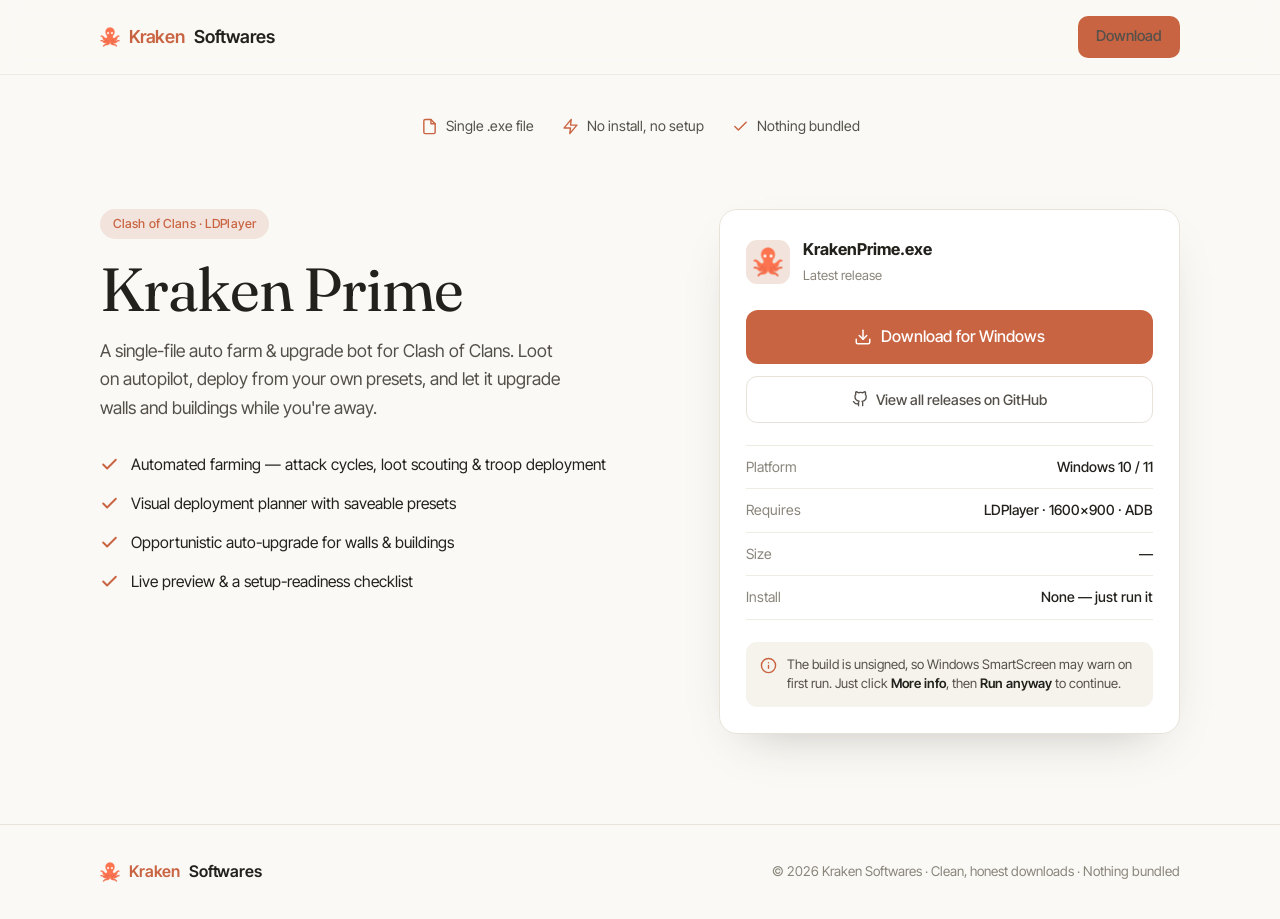
==== index.html @ 086e2771 "Landing Page" ====
<!DOCTYPE html>
<html lang="en">
<head>
  <meta charset="UTF-8" />
  <meta name="viewport" content="width=device-width, initial-scale=1.0" />
  <title>Kraken Prime — Clash of Clans auto farm & upgrade bot</title>
  <meta name="description" content="Kraken Prime is a single-file Clash of Clans farming bot for LDPlayer. No install, no setup — download KrakenPrime.exe and run it. Straight from GitHub, nothing bundled." />
  <link rel="icon" href="assets/icon.ico" />

  <link rel="preconnect" href="https://fonts.googleapis.com" />
  <link rel="preconnect" href="https://fonts.gstatic.com" crossorigin />
  <link href="https://fonts.googleapis.com/css2?family=Fraunces:opsz,wght@9..144,400;9..144,500&family=Inter+Tight:wght@400;500;600&display=swap" rel="stylesheet" />
  <link rel="stylesheet" href="styles.css" />
</head>
<body>

  <!-- NAV -->
  <nav>
    <div class="wrap nav-inner">
      <a href="#" class="brand">
        <img class="mark" src="assets/icon.ico" alt="Kraken Softwares logo" />
        <span>Kraken</span><b>Softwares</b>
      </a>
      <div class="nav-links">
        <a href="#download" class="nav-cta">Download</a>
      </div>
    </div>
  </nav>

  <!-- TRUST ROW -->
  <div class="wrap trust">
    <span><svg viewBox="0 0 24 24" fill="none" stroke="currentColor" stroke-width="2" stroke-linecap="round" stroke-linejoin="round"><path d="M14 2H6a2 2 0 0 0-2 2v16a2 2 0 0 0 2 2h12a2 2 0 0 0 2-2V8z"/><path d="M14 2v6h6"/></svg>Single .exe file</span>
    <span><svg viewBox="0 0 24 24" fill="none" stroke="currentColor" stroke-width="2" stroke-linecap="round" stroke-linejoin="round"><path d="M13 2 3 14h9l-1 8 10-12h-9z"/></svg>No install, no setup</span>
    <span><svg viewBox="0 0 24 24" fill="none" stroke="currentColor" stroke-width="2" stroke-linecap="round" stroke-linejoin="round"><path d="M20 6 9 17l-5-5"/></svg>Nothing bundled</span>
  </div>

  <!-- PRODUCT -->
  <section id="download">
    <div class="wrap product">
      <div class="product-info">
        <span class="pill">Clash of Clans · LDPlayer</span>
        <h1>Kraken Prime</h1>
        <p class="lead">A single-file auto farm &amp; upgrade bot for Clash of Clans. Loot on autopilot, deploy from your own presets, and let it upgrade walls and buildings while you're away.</p>

        <ul class="feature-list">
          <li><svg viewBox="0 0 24 24" fill="none" stroke="currentColor" stroke-width="2.4" stroke-linecap="round" stroke-linejoin="round"><path d="M20 6 9 17l-5-5"/></svg>Automated farming — attack cycles, loot scouting &amp; troop deployment</li>
          <li><svg viewBox="0 0 24 24" fill="none" stroke="currentColor" stroke-width="2.4" stroke-linecap="round" stroke-linejoin="round"><path d="M20 6 9 17l-5-5"/></svg>Visual deployment planner with saveable presets</li>
          <li><svg viewBox="0 0 24 24" fill="none" stroke="currentColor" stroke-width="2.4" stroke-linecap="round" stroke-linejoin="round"><path d="M20 6 9 17l-5-5"/></svg>Opportunistic auto-upgrade for walls &amp; buildings</li>
          <li><svg viewBox="0 0 24 24" fill="none" stroke="currentColor" stroke-width="2.4" stroke-linecap="round" stroke-linejoin="round"><path d="M20 6 9 17l-5-5"/></svg>Live preview &amp; a setup-readiness checklist</li>
        </ul>
      </div>

      <!-- Download panel -->
      <aside class="dl-panel">
        <div class="dl-head">
          <img class="dl-logo" src="assets/icon.ico" alt="Kraken Prime" />
          <div>
            <b>KrakenPrime.exe</b>
            <small id="dlVersion">Latest release</small>
          </div>
        </div>

        <a class="btn btn-primary dl-main" id="dlBtn" href="https://github.com/syskraken/symetrical-barnacles/releases/latest/download/KrakenPrime.exe">
          <svg viewBox="0 0 24 24" fill="none" stroke="currentColor" stroke-width="2" stroke-linecap="round" stroke-linejoin="round"><path d="M21 15v4a2 2 0 0 1-2 2H5a2 2 0 0 1-2-2v-4"/><polyline points="7 10 12 15 17 10"/><line x1="12" y1="15" x2="12" y2="3"/></svg>
          Download for Windows
        </a>
        <a class="dl-alt" href="https://github.com/syskraken/symetrical-barnacles/releases" target="_blank" rel="noopener">
          <svg viewBox="0 0 24 24" fill="none" stroke="currentColor" stroke-width="2" stroke-linecap="round" stroke-linejoin="round"><path d="M9 19c-5 1.5-5-2.5-7-3m14 6v-3.9a3.4 3.4 0 0 0-.9-2.6c3-.3 6.2-1.5 6.2-6.7A5.2 5.2 0 0 0 20 4.8a4.8 4.8 0 0 0-.1-3.6s-1.1-.3-3.7 1.4a12.6 12.6 0 0 0-6.6 0C7 .9 5.9 1.2 5.9 1.2A4.8 4.8 0 0 0 5.8 4.8 5.2 5.2 0 0 0 4.5 8.4c0 5.2 3.2 6.4 6.2 6.7a3.4 3.4 0 0 0-.9 2.6V22"/></svg>
          View all releases on GitHub
        </a>

        <dl class="dl-specs">
          <div><dt>Platform</dt><dd>Windows 10 / 11</dd></div>
          <div><dt>Requires</dt><dd>LDPlayer · 1600×900 · ADB</dd></div>
          <div><dt>Size</dt><dd id="dlSize">—</dd></div>
          <div><dt>Install</dt><dd>None — just run it</dd></div>
        </dl>

        <p class="dl-note">
          <svg viewBox="0 0 24 24" fill="none" stroke="currentColor" stroke-width="2" stroke-linecap="round" stroke-linejoin="round"><circle cx="12" cy="12" r="10"/><path d="M12 16v-4M12 8h.01"/></svg>
          <span>The build is unsigned, so Windows SmartScreen may warn on first run. Just click <b>More info</b>, then <b>Run anyway</b> to continue.</span>
        </p>
      </aside>
    </div>
  </section>

  <!-- FOOTER -->
  <footer>
    <div class="wrap foot-inner">
      <a href="#" class="brand">
        <img class="mark" src="assets/icon.ico" alt="Kraken Softwares logo" />
        <span>Kraken</span><b>Softwares</b>
      </a>
      <p>© 2026 Kraken Softwares · Clean, honest downloads · Nothing bundled</p>
    </div>
  </footer>

  <script src="script.js"></script>
</body>
</html>
---- styles.css ----
:root {
  --bg:        #faf9f5;   /* warm cream */
  --surface:   #ffffff;
  --raise:     #f5f3ec;
  --ink:       #23211c;
  --ink-soft:  #55514a;
  --ink-faint: #8a857b;
  --accent:    #c96442;   /* clay / coral */
  --accent-soft:#f2e4dd;
  --line:      #e7e3d9;
  --line-soft: #efece4;

  --font-display: 'Fraunces', Georgia, serif;
  --font-body:    'Inter Tight', system-ui, sans-serif;
  --ease: cubic-bezier(0.22, 1, 0.36, 1);
}

* { margin: 0; padding: 0; box-sizing: border-box; }
html { scroll-behavior: smooth; }
body {
  background: var(--bg);
  color: var(--ink);
  font-family: var(--font-body);
  line-height: 1.6;
  -webkit-font-smoothing: antialiased;
}
a { color: inherit; text-decoration: none; }
::selection { background: var(--accent-soft); }

.wrap { width: min(1080px, 90vw); margin-inline: auto; }

/* ---------- Nav ---------- */
nav {
  position: sticky; top: 0; z-index: 50;
  background: rgba(250,249,245,0.82);
  backdrop-filter: blur(10px);
  border-bottom: 1px solid var(--line-soft);
}
.nav-inner { display: flex; align-items: center; justify-content: space-between; padding: 16px 0; }
.brand { display: flex; align-items: center; gap: 9px; font-weight: 600; font-size: 1.12rem; letter-spacing: -0.01em; }
.brand .mark { width: 20px; height: 20px; object-fit: contain; }
.brand b { font-weight: 600; }
.brand span { color: var(--accent); }
.nav-links { display: flex; align-items: center; gap: 30px; }
.nav-links a { color: var(--ink-soft); font-size: .93rem; font-weight: 500; transition: color .2s; }
.nav-links a:hover { color: var(--ink); }
.nav-cta {
  font-weight: 500; font-size: .9rem; padding: 9px 18px; border-radius: 10px;
  color: #fff; background: var(--accent);
  transition: background .2s, transform .2s var(--ease);
}
.nav-cta:hover { background: #b5563a; transform: translateY(-1px); }
@media (max-width: 720px){ .nav-links a:not(.nav-cta){ display:none; } }

/* ---------- Buttons ---------- */
.btn {
  display: inline-flex; align-items: center; justify-content: center; gap: 9px; font-family: var(--font-body);
  font-weight: 500; font-size: 1rem; padding: 13px 24px; border-radius: 12px; cursor: pointer;
  border: 1px solid transparent; transition: background .2s, border-color .2s, transform .2s var(--ease);
}
.btn svg { width: 18px; height: 18px; }
.btn-primary { background: var(--accent); color: #fff; }
.btn-primary:hover { background: #b5563a; transform: translateY(-2px); }

/* ---------- Trust row ---------- */
.trust { display: flex; justify-content: center; flex-wrap: wrap; gap: 12px 28px; padding: 40px 0 8px; }
.trust span { display: inline-flex; align-items: center; gap: 8px; font-size: .88rem; color: var(--ink-soft); }
.trust svg { width: 17px; height: 17px; color: var(--accent); }

/* ---------- Product ---------- */
section { padding: 64px 0 90px; }
.product { display: grid; grid-template-columns: 1.1fr 0.9fr; gap: 56px; align-items: start; }
@media (max-width: 860px){ .product { grid-template-columns: 1fr; gap: 40px; } }

.pill {
  display: inline-block; font-size: .78rem; font-weight: 500; letter-spacing: .01em;
  color: var(--accent); background: var(--accent-soft);
  padding: 5px 13px; border-radius: 999px; margin-bottom: 20px;
}
.product-info h1 {
  font-family: var(--font-display); font-weight: 400;
  font-size: clamp(2.6rem, 5.5vw, 3.8rem); line-height: 1.02; letter-spacing: -0.02em;
  margin-bottom: 16px;
}
.lead { font-size: 1.1rem; color: var(--ink-soft); max-width: 46ch; margin-bottom: 30px; }

.feature-list { list-style: none; display: grid; gap: 14px; }
.feature-list li { display: flex; gap: 12px; font-size: .98rem; color: var(--ink); }
.feature-list svg { width: 19px; height: 19px; color: var(--accent); flex-shrink: 0; margin-top: 3px; }

/* ---------- Download panel ---------- */
.dl-panel {
  background: var(--surface); border: 1px solid var(--line); border-radius: 18px;
  padding: 26px; box-shadow: 0 20px 50px -28px rgba(60,50,40,0.35);
  position: sticky; top: 92px;
}
.dl-head { display: flex; align-items: center; gap: 13px; margin-bottom: 22px; }
.dl-logo { width: 44px; height: 44px; object-fit: contain; border-radius: 11px; background: var(--accent-soft); padding: 7px; }
.dl-head b { display: block; font-size: 1.02rem; }
.dl-head small { color: var(--ink-faint); font-size: .82rem; }

.dl-main { width: 100%; }
.dl-alt {
  display: inline-flex; align-items: center; justify-content: center; gap: 8px; width: 100%;
  margin-top: 12px; padding: 11px; border-radius: 11px; font-size: .9rem; font-weight: 500;
  color: var(--ink-soft); border: 1px solid var(--line); transition: border-color .2s, color .2s;
}
.dl-alt svg { width: 16px; height: 16px; }
.dl-alt:hover { border-color: var(--ink-faint); color: var(--ink); }

.dl-specs { margin: 22px 0; border-top: 1px solid var(--line-soft); }
.dl-specs > div { display: flex; justify-content: space-between; gap: 16px; padding: 10px 0; border-bottom: 1px solid var(--line-soft); font-size: .88rem; }
.dl-specs dt { color: var(--ink-faint); }
.dl-specs dd { color: var(--ink); font-weight: 500; text-align: right; }

.dl-note {
  display: flex; gap: 10px; font-size: .82rem; color: var(--ink-soft); line-height: 1.5;
  background: var(--raise); border-radius: 11px; padding: 13px 14px;
}
.dl-note svg { width: 17px; height: 17px; color: var(--accent); flex-shrink: 0; margin-top: 2px; }
.dl-note b { color: var(--ink); font-weight: 600; }

/* ---------- Footer ---------- */
footer { border-top: 1px solid var(--line); padding: 34px 0; }
.foot-inner { display: flex; justify-content: space-between; align-items: center; flex-wrap: wrap; gap: 14px; }
.foot-inner .brand { font-size: 1rem; }
.foot-inner p { color: var(--ink-faint); font-size: .84rem; }
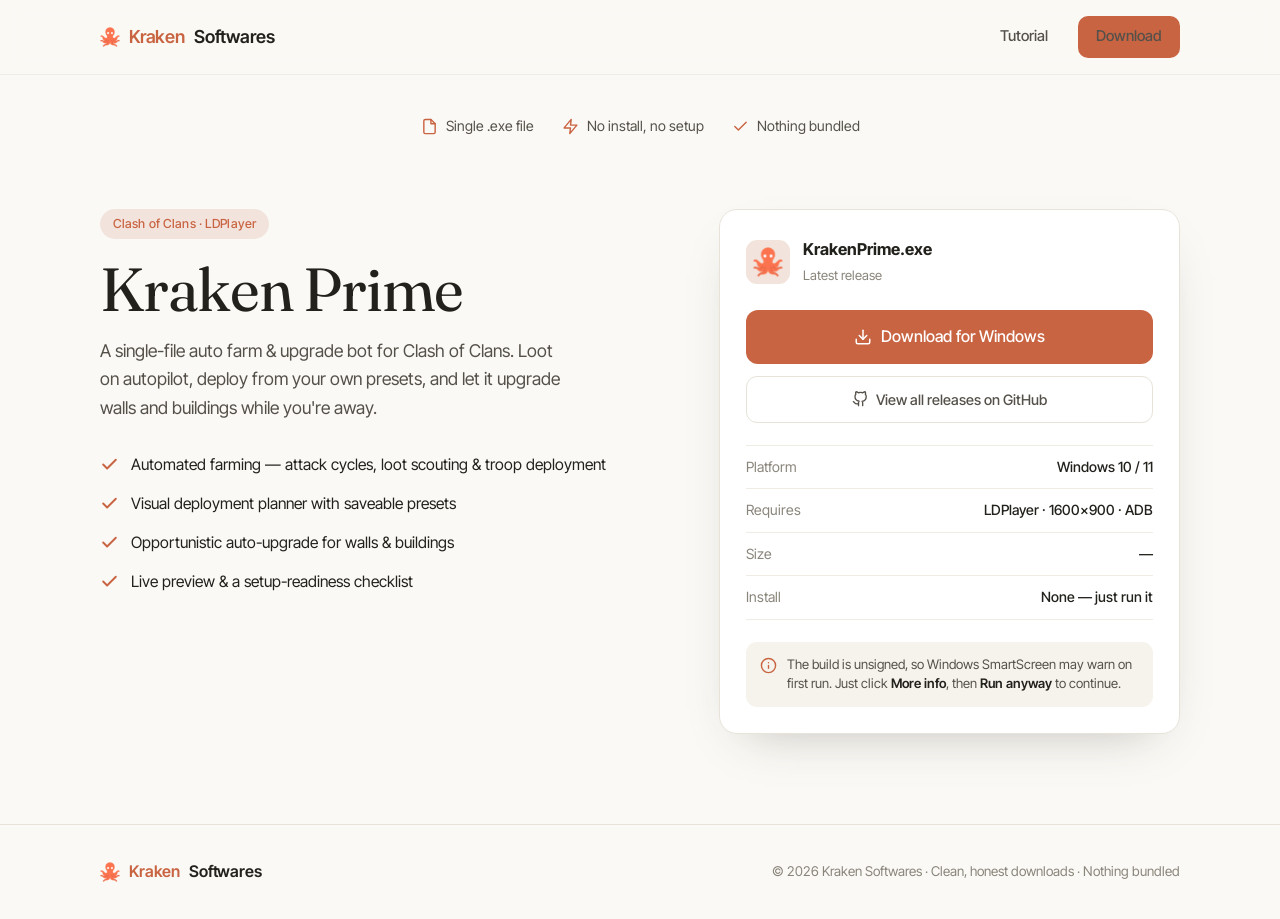
==== commit cda8a390: "Tutorial Page added" ====
--- a/index.html
+++ b/index.html
@@ -22,6 +22,7 @@
         <span>Kraken</span><b>Softwares</b>
       </a>
       <div class="nav-links">
+        <a href="tutorial.html">Tutorial</a>
         <a href="#download" class="nav-cta">Download</a>
       </div>
     </div>
--- a/styles.css
+++ b/styles.css
@@ -120,6 +120,76 @@
 .dl-note svg { width: 17px; height: 17px; color: var(--accent); flex-shrink: 0; margin-top: 2px; }
 .dl-note b { color: var(--ink); font-weight: 600; }
 
+/* ---------- Tutorial page ---------- */
+.tut-hero { padding: 60px 0 30px; text-align: center; }
+.tut-hero h1 {
+  font-family: var(--font-display); font-weight: 400;
+  font-size: clamp(2.3rem, 5vw, 3.4rem); line-height: 1.05; letter-spacing: -0.02em;
+  margin: 16px 0 14px;
+}
+.tut-hero .lead { margin-inline: auto; text-align: center; }
+
+/* Section table of contents */
+.tut-toc {
+  display: flex; flex-wrap: wrap; justify-content: center; gap: 10px;
+  padding: 8px 0 20px; margin-bottom: 24px; border-bottom: 1px solid var(--line-soft);
+}
+.tut-toc a {
+  font-size: .86rem; font-weight: 500; color: var(--ink-soft);
+  padding: 7px 15px; border-radius: 999px; border: 1px solid var(--line);
+  transition: border-color .2s, color .2s, background .2s;
+}
+.tut-toc a:hover { color: var(--accent); border-color: var(--accent); background: var(--accent-soft); }
+
+/* Step blocks */
+.tut-steps { display: grid; gap: 30px; padding-top: 10px; }
+.step {
+  background: var(--surface); border: 1px solid var(--line); border-radius: 18px;
+  padding: 30px 32px; box-shadow: 0 20px 50px -34px rgba(60,50,40,0.3);
+  scroll-margin-top: 90px;
+}
+.step-head { display: flex; align-items: center; gap: 14px; margin-bottom: 16px; }
+.step-num {
+  flex-shrink: 0; width: 38px; height: 38px; border-radius: 11px;
+  display: inline-flex; align-items: center; justify-content: center;
+  font-family: var(--font-display); font-size: 1.15rem;
+  color: var(--accent); background: var(--accent-soft);
+}
+.step-head h2 {
+  font-family: var(--font-display); font-weight: 400; letter-spacing: -0.01em;
+  font-size: 1.5rem; line-height: 1.15;
+}
+.step p { color: var(--ink-soft); font-size: .98rem; margin-bottom: 12px; }
+.step p:last-child { margin-bottom: 0; }
+.step ol, .step ul { color: var(--ink-soft); font-size: .98rem; padding-left: 20px; margin-bottom: 12px; display: grid; gap: 7px; }
+.step li { padding-left: 4px; }
+.step b { color: var(--ink); font-weight: 600; }
+.step code {
+  font-family: ui-monospace, 'SF Mono', Menlo, monospace; font-size: .86em;
+  background: var(--raise); border: 1px solid var(--line-soft);
+  padding: 2px 7px; border-radius: 6px; color: var(--ink);
+}
+
+/* Responsive 16:9 video frame */
+.video {
+  position: relative; width: 100%; aspect-ratio: 16 / 9; margin: 6px 0 4px;
+  border-radius: 13px; overflow: hidden; border: 1px solid var(--line);
+  background: var(--raise);
+}
+.video iframe, .video video { position: absolute; inset: 0; width: 100%; height: 100%; border: 0; }
+.video-placeholder {
+  position: absolute; inset: 0; display: flex; flex-direction: column;
+  align-items: center; justify-content: center; gap: 10px;
+  color: var(--ink-faint); font-size: .9rem; text-align: center; padding: 20px;
+}
+.video-placeholder svg { width: 40px; height: 40px; color: var(--accent); opacity: .8; }
+.video-caption { font-size: .82rem; color: var(--ink-faint); margin-top: 2px; }
+
+/* Back link */
+.tut-back { display: inline-flex; align-items: center; gap: 7px; font-size: .9rem; font-weight: 500; color: var(--ink-soft); transition: color .2s; }
+.tut-back:hover { color: var(--accent); }
+.tut-back svg { width: 16px; height: 16px; }
+
 /* ---------- Footer ---------- */
 footer { border-top: 1px solid var(--line); padding: 34px 0; }
 .foot-inner { display: flex; justify-content: space-between; align-items: center; flex-wrap: wrap; gap: 14px; }
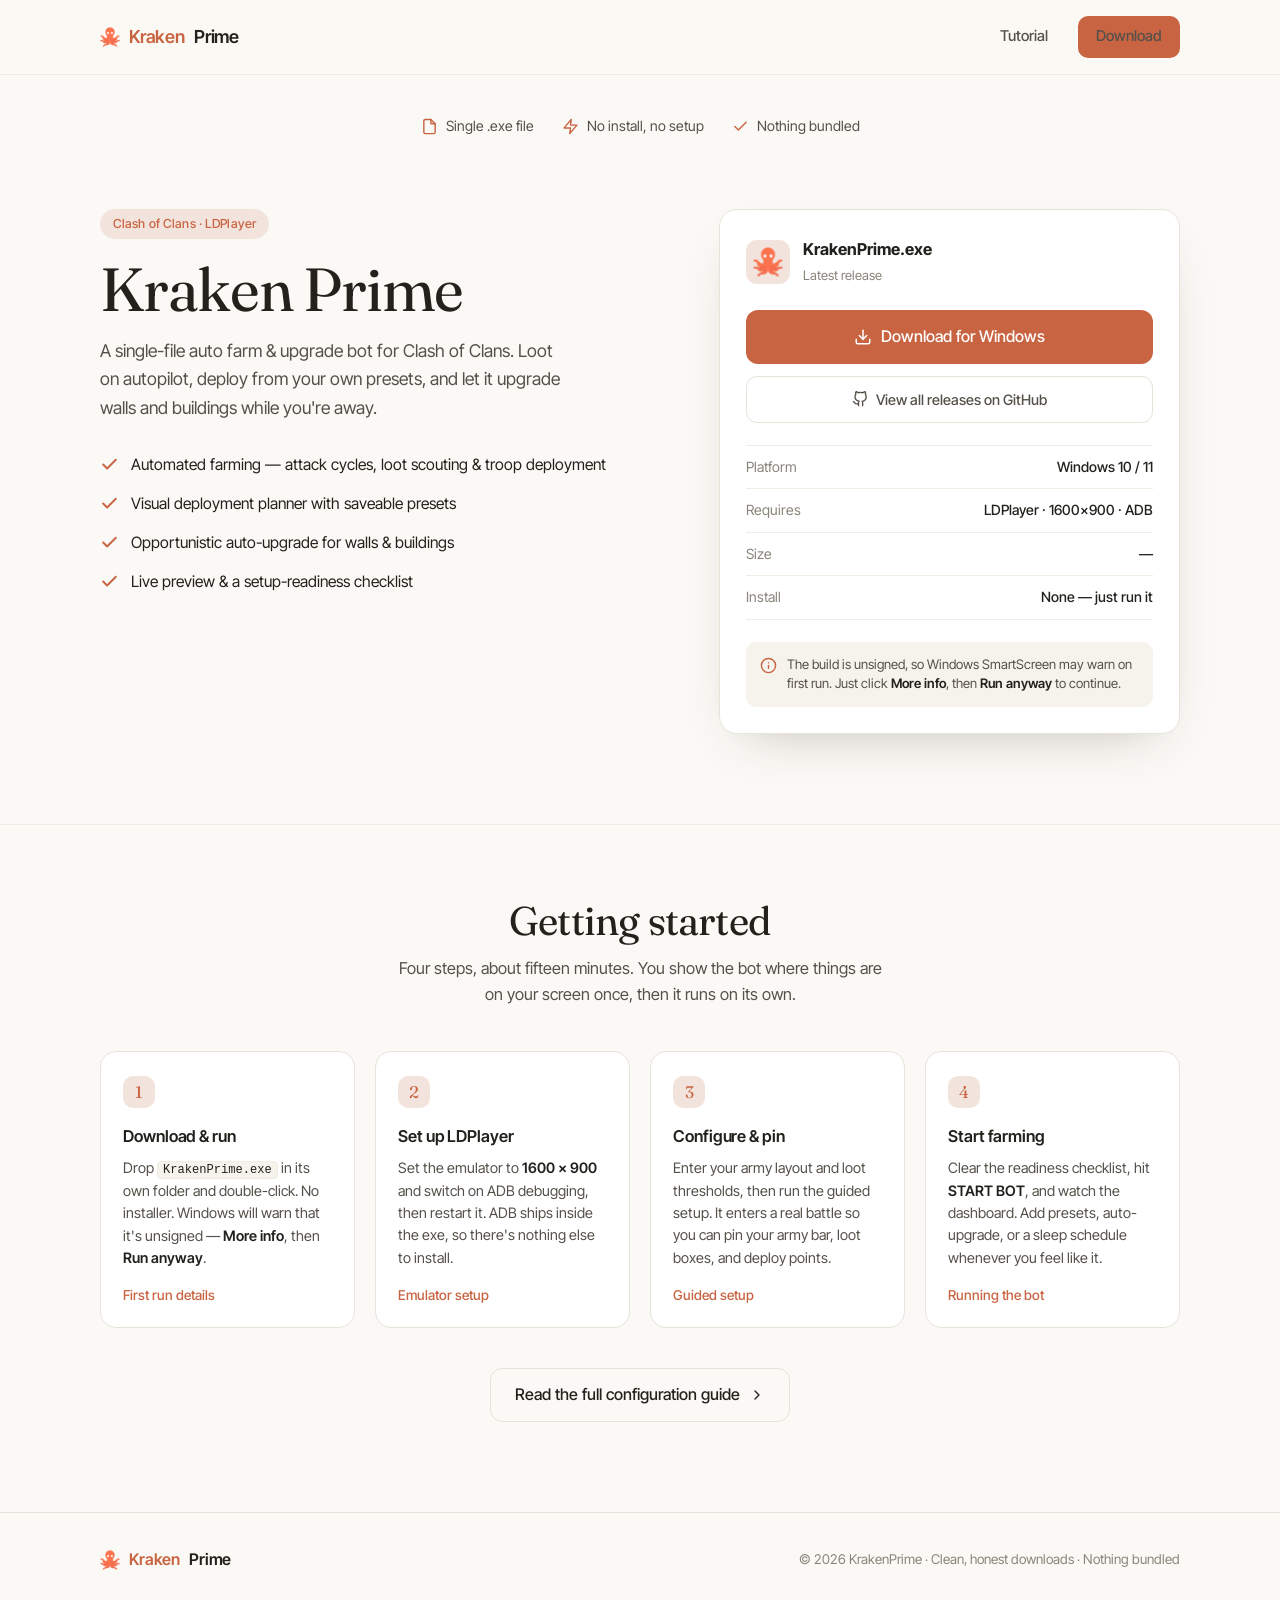
==== commit e33e025a: "Add usage instructions and rename brand to KrakenPrime Expand tutorial.html from a bare video embed " ====
--- a/index.html
+++ b/index.html
@@ -18,8 +18,8 @@
   <nav>
     <div class="wrap nav-inner">
       <a href="#" class="brand">
-        <img class="mark" src="assets/icon.ico" alt="Kraken Softwares logo" />
-        <span>Kraken</span><b>Softwares</b>
+        <img class="mark" src="assets/icon.ico" alt="KrakenPrime logo" />
+        <span>Kraken</span><b>Prime</b>
       </a>
       <div class="nav-links">
         <a href="tutorial.html">Tutorial</a>
@@ -85,14 +85,58 @@
     </div>
   </section>
 
+  <!-- HOW IT WORKS -->
+  <section id="how" class="how">
+    <div class="wrap">
+      <div class="how-head">
+        <h2>Getting started</h2>
+        <p>Four steps, about fifteen minutes. You show the bot where things are on your screen once, then it runs on its own.</p>
+      </div>
+
+      <ol class="qs-grid">
+        <li>
+          <span class="qs-num">1</span>
+          <h3>Download &amp; run</h3>
+          <p>Drop <code>KrakenPrime.exe</code> in its own folder and double-click. No installer. Windows will warn that it's unsigned &mdash; <b>More info</b>, then <b>Run anyway</b>.</p>
+          <a href="tutorial.html#firstrun">First run details</a>
+        </li>
+        <li>
+          <span class="qs-num">2</span>
+          <h3>Set up LDPlayer</h3>
+          <p>Set the emulator to <b>1600&nbsp;&times;&nbsp;900</b> and switch on ADB debugging, then restart it. ADB ships inside the exe, so there's nothing else to install.</p>
+          <a href="tutorial.html#ldplayer">Emulator setup</a>
+        </li>
+        <li>
+          <span class="qs-num">3</span>
+          <h3>Configure &amp; pin</h3>
+          <p>Enter your army layout and loot thresholds, then run the guided setup. It enters a real battle so you can pin your army bar, loot boxes, and deploy points.</p>
+          <a href="tutorial.html#guided">Guided setup</a>
+        </li>
+        <li>
+          <span class="qs-num">4</span>
+          <h3>Start farming</h3>
+          <p>Clear the readiness checklist, hit <b>START BOT</b>, and watch the dashboard. Add presets, auto-upgrade, or a sleep schedule whenever you feel like it.</p>
+          <a href="tutorial.html#launch">Running the bot</a>
+        </li>
+      </ol>
+
+      <div class="how-cta">
+        <a class="btn btn-ghost" href="tutorial.html">
+          Read the full configuration guide
+          <svg viewBox="0 0 24 24" fill="none" stroke="currentColor" stroke-width="2" stroke-linecap="round" stroke-linejoin="round"><path d="m9 18 6-6-6-6"/></svg>
+        </a>
+      </div>
+    </div>
+  </section>
+
   <!-- FOOTER -->
   <footer>
     <div class="wrap foot-inner">
       <a href="#" class="brand">
-        <img class="mark" src="assets/icon.ico" alt="Kraken Softwares logo" />
-        <span>Kraken</span><b>Softwares</b>
+        <img class="mark" src="assets/icon.ico" alt="KrakenPrime logo" />
+        <span>Kraken</span><b>Prime</b>
       </a>
-      <p>© 2026 Kraken Softwares · Clean, honest downloads · Nothing bundled</p>
+      <p>© 2026 KrakenPrime · Clean, honest downloads · Nothing bundled</p>
     </div>
   </footer>
 
--- a/styles.css
+++ b/styles.css
@@ -120,6 +120,61 @@
 .dl-note svg { width: 17px; height: 17px; color: var(--accent); flex-shrink: 0; margin-top: 2px; }
 .dl-note b { color: var(--ink); font-weight: 600; }
 
+/* ---------- Getting started (home) ---------- */
+.how { border-top: 1px solid var(--line-soft); padding: 74px 0 90px; }
+.how-head { text-align: center; max-width: 54ch; margin: 0 auto 44px; }
+.how-head h2 {
+  font-family: var(--font-display); font-weight: 400; letter-spacing: -0.02em;
+  font-size: clamp(1.9rem, 3.6vw, 2.5rem); line-height: 1.1; margin-bottom: 12px;
+}
+.how-head p { color: var(--ink-soft); font-size: 1.02rem; }
+
+.qs-grid {
+  list-style: none; display: grid; gap: 20px;
+  grid-template-columns: repeat(4, 1fr);
+}
+@media (max-width: 900px){ .qs-grid { grid-template-columns: repeat(2, 1fr); } }
+@media (max-width: 560px){ .qs-grid { grid-template-columns: 1fr; } }
+
+.qs-grid li {
+  background: var(--surface); border: 1px solid var(--line); border-radius: 16px;
+  padding: 24px 22px 20px; display: flex; flex-direction: column;
+  transition: border-color .2s, transform .2s var(--ease), box-shadow .2s var(--ease);
+}
+.qs-grid li:hover {
+  border-color: #d8d2c4; transform: translateY(-3px);
+  box-shadow: 0 18px 40px -30px rgba(60,50,40,0.45);
+}
+.qs-num {
+  width: 32px; height: 32px; border-radius: 10px; margin-bottom: 15px;
+  display: inline-flex; align-items: center; justify-content: center;
+  font-family: var(--font-display); font-size: 1.05rem;
+  color: var(--accent); background: var(--accent-soft);
+}
+.qs-grid h3 {
+  font-family: var(--font-body); font-weight: 600; font-size: 1.02rem;
+  letter-spacing: -0.005em; margin-bottom: 8px;
+}
+.qs-grid p { color: var(--ink-soft); font-size: .9rem; line-height: 1.55; margin-bottom: 16px; }
+.qs-grid li > a {
+  margin-top: auto; font-size: .85rem; font-weight: 500; color: var(--accent);
+  transition: color .2s;
+}
+.qs-grid li > a:hover { color: #b5563a; text-decoration: underline; }
+.qs-grid code {
+  font-family: ui-monospace, 'SF Mono', Menlo, monospace; font-size: .84em;
+  background: var(--raise); border: 1px solid var(--line-soft);
+  padding: 1px 5px; border-radius: 5px; color: var(--ink);
+}
+.qs-grid b { color: var(--ink); font-weight: 600; }
+
+.how-cta { text-align: center; margin-top: 40px; }
+.btn-ghost {
+  background: transparent; color: var(--ink); border-color: var(--line);
+}
+.btn-ghost:hover { border-color: var(--accent); color: var(--accent); background: var(--accent-soft); }
+.btn-ghost svg { width: 16px; height: 16px; }
+
 /* ---------- Tutorial page ---------- */
 .tut-hero { padding: 60px 0 30px; text-align: center; }
 .tut-hero h1 {
@@ -170,6 +225,54 @@
   padding: 2px 7px; border-radius: 6px; color: var(--ink);
 }
 
+/* Sub-headings inside a step */
+.step h3 {
+  font-family: var(--font-body); font-weight: 600; font-size: 1rem;
+  color: var(--ink); letter-spacing: -0.005em;
+  margin: 22px 0 9px;
+}
+.step h3:first-of-type { margin-top: 18px; }
+
+/* "optional" tag beside a step title */
+.tag {
+  display: inline-block; vertical-align: middle;
+  font-family: var(--font-body); font-size: .68rem; font-weight: 500;
+  letter-spacing: .04em; text-transform: uppercase;
+  color: var(--ink-faint); background: var(--raise);
+  border: 1px solid var(--line); border-radius: 999px;
+  padding: 3px 9px; margin-left: 9px; position: relative; top: -2px;
+}
+
+/* Callout box inside a step */
+.note {
+  background: var(--raise); border: 1px solid var(--line-soft);
+  border-left: 3px solid var(--accent); border-radius: 10px;
+  padding: 13px 16px; margin: 16px 0 4px;
+  font-size: .92rem; color: var(--ink-soft); line-height: 1.55;
+}
+.note b { color: var(--ink); font-weight: 600; }
+.note:last-child { margin-bottom: 0; }
+.note-warn { border-left-color: #c9843f; background: #fdf6ee; }
+
+/* Troubleshooting definition list */
+.faq { display: grid; gap: 4px; }
+.faq dt {
+  font-weight: 600; font-size: .96rem; color: var(--ink);
+  margin-top: 16px; padding-top: 16px; border-top: 1px solid var(--line-soft);
+}
+.faq dt:first-child { margin-top: 4px; padding-top: 0; border-top: 0; }
+.faq dd {
+  margin: 6px 0 0; font-size: .93rem; color: var(--ink-soft); line-height: 1.6;
+}
+
+/* Closing call-to-action card */
+.step-cta { text-align: center; }
+.step-cta h2 {
+  font-family: var(--font-display); font-weight: 400; letter-spacing: -0.01em;
+  font-size: 1.5rem; line-height: 1.15; margin-bottom: 8px;
+}
+.step-cta p { margin-bottom: 20px; }
+
 /* Responsive 16:9 video frame */
 .video {
   position: relative; width: 100%; aspect-ratio: 16 / 9; margin: 6px 0 4px;
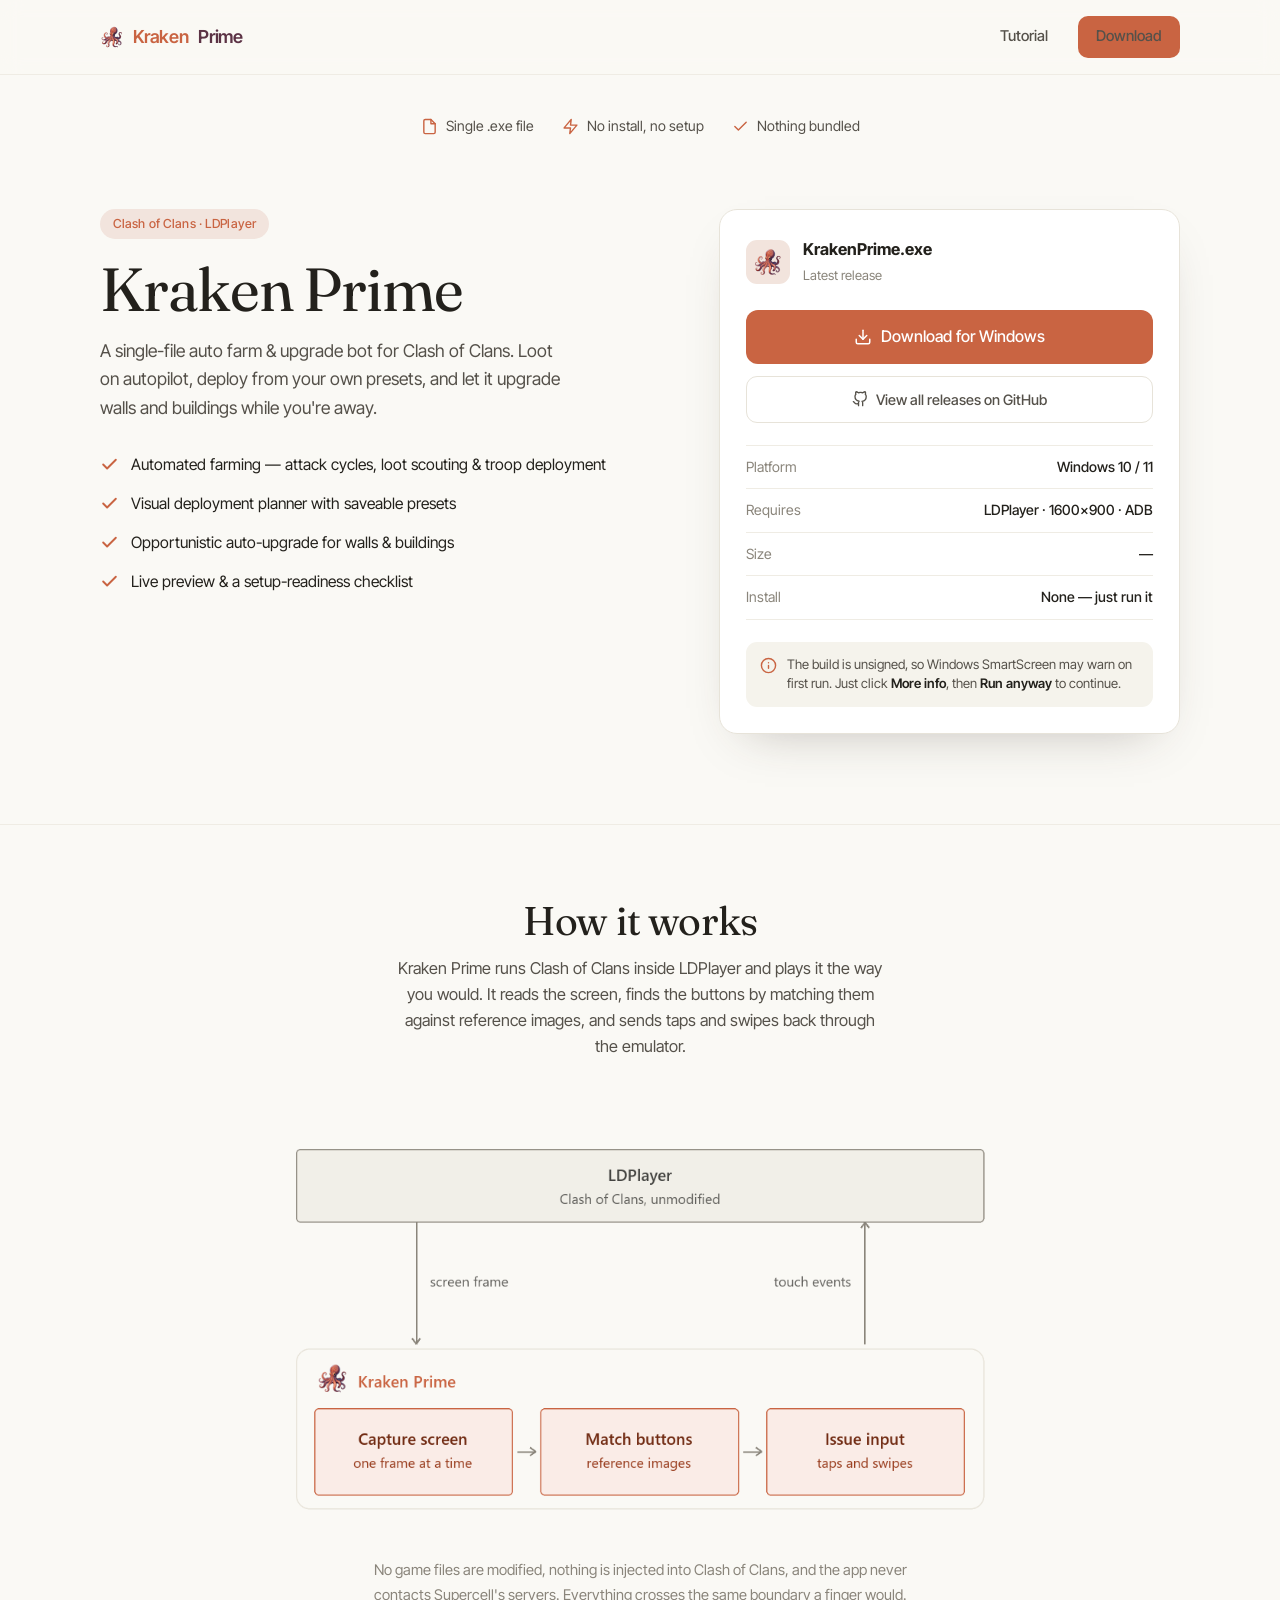
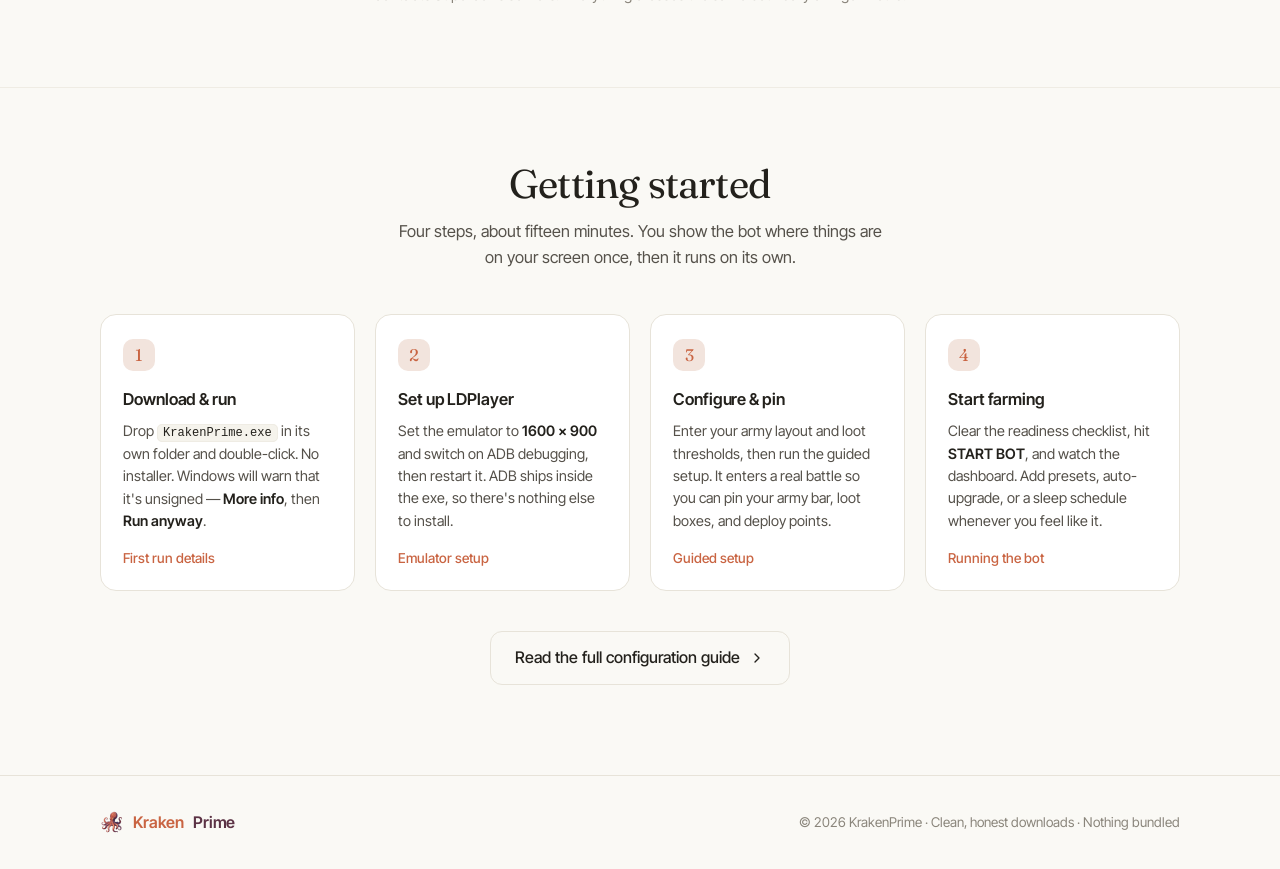
==== commit 71c018ca: "Add a "How it works" section and switch to the octopus logo New section on the home page explaining " ====
--- a/index.html
+++ b/index.html
@@ -18,7 +18,7 @@
   <nav>
     <div class="wrap nav-inner">
       <a href="#" class="brand">
-        <img class="mark" src="assets/icon.ico" alt="KrakenPrime logo" />
+        <img class="mark" src="assets/logo.png" alt="KrakenPrime logo" />
         <span>Kraken</span><b>Prime</b>
       </a>
       <div class="nav-links">
@@ -54,7 +54,7 @@
       <!-- Download panel -->
       <aside class="dl-panel">
         <div class="dl-head">
-          <img class="dl-logo" src="assets/icon.ico" alt="Kraken Prime" />
+          <img class="dl-logo" src="assets/logo.png" alt="Kraken Prime" />
           <div>
             <b>KrakenPrime.exe</b>
             <small id="dlVersion">Latest release</small>
@@ -82,6 +82,24 @@
           <span>The build is unsigned, so Windows SmartScreen may warn on first run. Just click <b>More info</b>, then <b>Run anyway</b> to continue.</span>
         </p>
       </aside>
+    </div>
+  </section>
+
+  <!-- MECHANISM -->
+  <section id="mechanism" class="mech">
+    <div class="wrap">
+      <div class="how-head">
+        <h2>How it works</h2>
+        <p>Kraken Prime runs Clash of Clans inside LDPlayer and plays it the way you would. It reads the screen, finds the buttons by matching them against reference images, and sends taps and swipes back through the emulator.</p>
+      </div>
+
+      <figure class="mech-fig">
+        <img src="assets/how-it-works.png"
+             alt="Diagram: LDPlayer runs an unmodified Clash of Clans. Kraken Prime takes a screen frame from it, then captures the screen, matches buttons against reference images, and issues taps and swipes, sending touch events back to the emulator."
+             width="2040" height="1122" loading="lazy" />
+      </figure>
+
+      <p class="mech-note">No game files are modified, nothing is injected into Clash of Clans, and the app never contacts Supercell's servers. Everything crosses the same boundary a finger would.</p>
     </div>
   </section>
 
@@ -133,7 +151,7 @@
   <footer>
     <div class="wrap foot-inner">
       <a href="#" class="brand">
-        <img class="mark" src="assets/icon.ico" alt="KrakenPrime logo" />
+        <img class="mark" src="assets/logo.png" alt="KrakenPrime logo" />
         <span>Kraken</span><b>Prime</b>
       </a>
       <p>© 2026 KrakenPrime · Clean, honest downloads · Nothing bundled</p>
--- a/styles.css
+++ b/styles.css
@@ -5,8 +5,9 @@
   --ink:       #23211c;
   --ink-soft:  #55514a;
   --ink-faint: #8a857b;
-  --accent:    #c96442;   /* clay / coral */
+  --accent:    #c96442;   /* clay / coral — matches the logo body (#c06050) */
   --accent-soft:#f2e4dd;
+  --logo-shade: #5c3345;  /* deep plum from the logo's shading (#503050) */
   --line:      #e7e3d9;
   --line-soft: #efece4;
 
@@ -38,9 +39,10 @@
 }
 .nav-inner { display: flex; align-items: center; justify-content: space-between; padding: 16px 0; }
 .brand { display: flex; align-items: center; gap: 9px; font-weight: 600; font-size: 1.12rem; letter-spacing: -0.01em; }
-.brand .mark { width: 20px; height: 20px; object-fit: contain; }
-.brand b { font-weight: 600; }
+.brand .mark { width: 24px; height: 24px; object-fit: contain; }
+/* Wordmark colours sampled from the logo: coral body + deep plum shading. */
 .brand span { color: var(--accent); }
+.brand b { font-weight: 600; color: var(--logo-shade); }
 .nav-links { display: flex; align-items: center; gap: 30px; }
 .nav-links a { color: var(--ink-soft); font-size: .93rem; font-weight: 500; transition: color .2s; }
 .nav-links a:hover { color: var(--ink); }
@@ -119,6 +121,18 @@
 }
 .dl-note svg { width: 17px; height: 17px; color: var(--accent); flex-shrink: 0; margin-top: 2px; }
 .dl-note b { color: var(--ink); font-weight: 600; }
+
+/* ---------- How it works (home) ---------- */
+.mech { border-top: 1px solid var(--line-soft); padding: 74px 0 80px; }
+.mech-fig { margin: 8px 0 0; }
+.mech-fig img {
+  display: block; width: 100%; height: auto; max-width: 780px;
+  margin-inline: auto;
+}
+.mech-note {
+  max-width: 60ch; margin: 26px auto 0; text-align: center;
+  font-size: .92rem; color: var(--ink-faint); line-height: 1.65;
+}
 
 /* ---------- Getting started (home) ---------- */
 .how { border-top: 1px solid var(--line-soft); padding: 74px 0 90px; }
@@ -273,6 +287,27 @@
 }
 .step-cta p { margin-bottom: 20px; }
 
+/* Screenshot figure inside a step */
+.shot { margin: 18px 0 4px; }
+.shot img {
+  display: block; width: 100%; height: auto;
+  border: 1px solid var(--line); border-radius: 12px;
+  background: var(--raise);
+}
+.shot figcaption {
+  font-size: .84rem; color: var(--ink-faint); line-height: 1.55;
+  margin-top: 9px;
+}
+.shot figcaption b { color: var(--ink-soft); font-weight: 600; }
+/* Lay screenshots out side by side once there's room — auto-fits 2 or 3 up,
+   then drops to a single column on narrow screens. */
+.shot-pair {
+  display: grid; gap: 22px;
+  grid-template-columns: repeat(auto-fit, minmax(255px, 1fr));
+  align-items: start;
+}
+.shot-pair .shot { margin: 18px 0 0; }
+
 /* Responsive 16:9 video frame */
 .video {
   position: relative; width: 100%; aspect-ratio: 16 / 9; margin: 6px 0 4px;
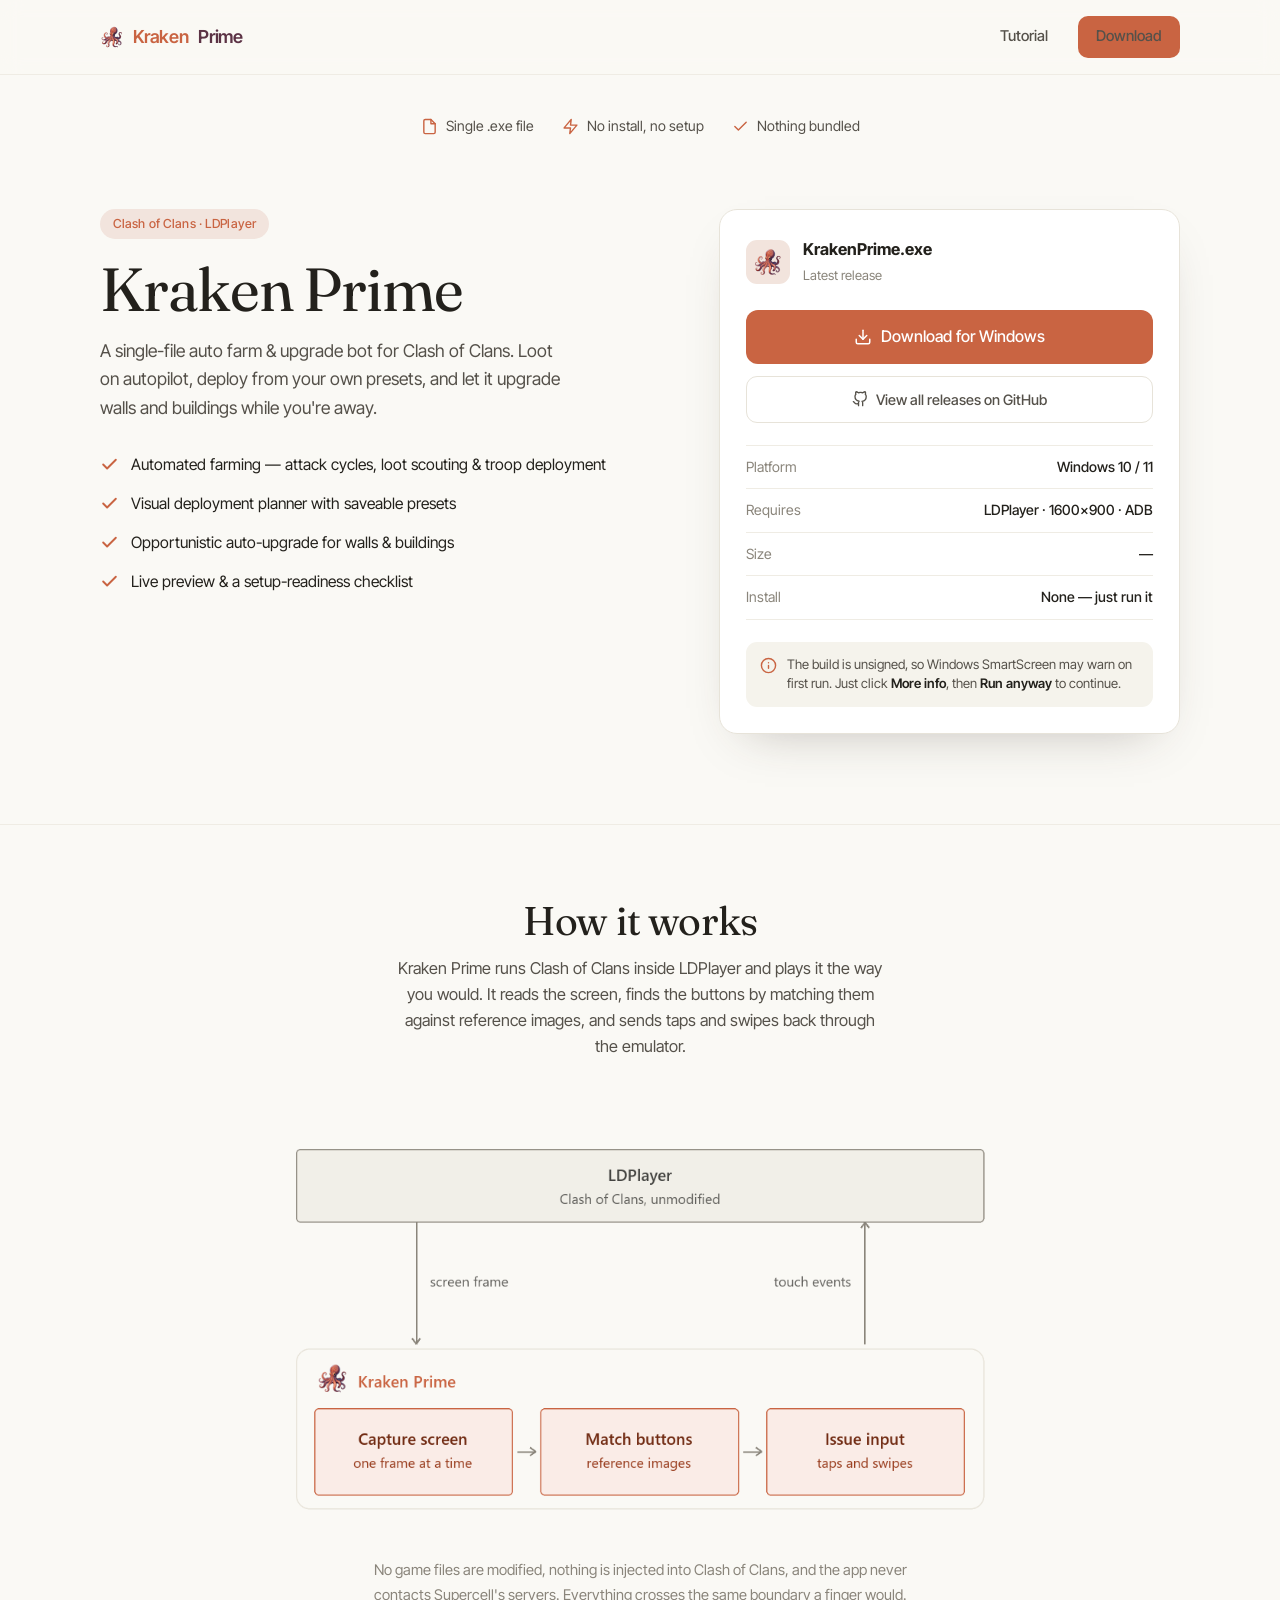
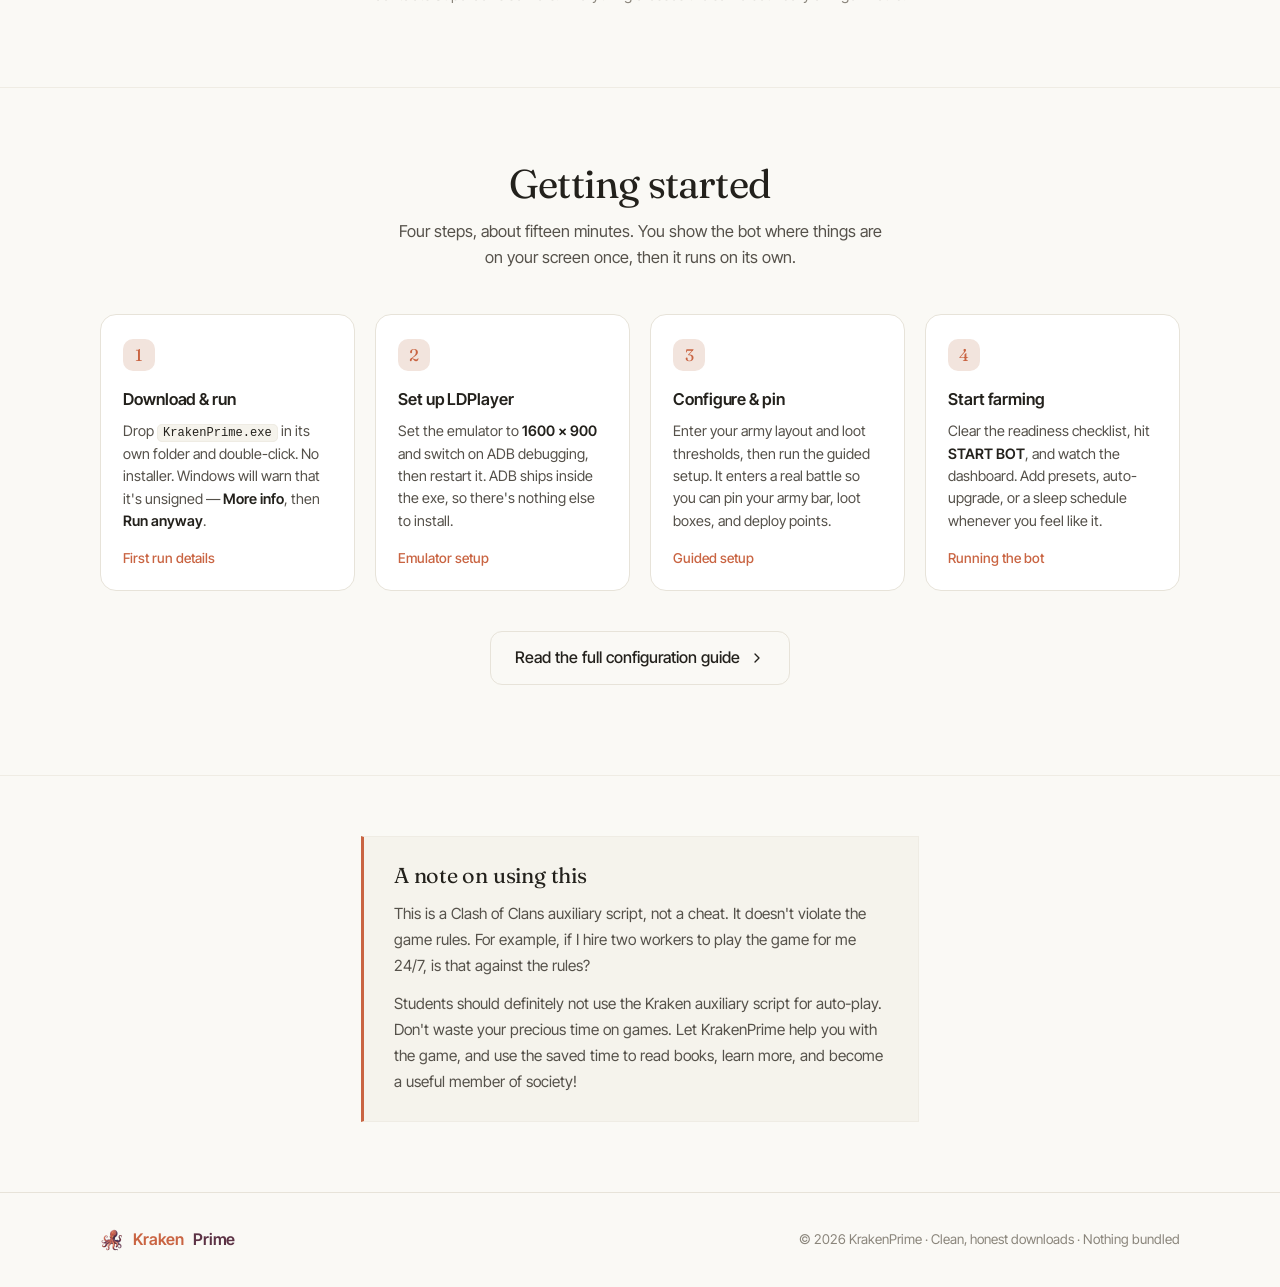
==== commit 4e7f39fd: "Swap the tutorial video for the YouTube upload, add a note section Replace the Google Drive embed wi" ====
--- a/index.html
+++ b/index.html
@@ -5,7 +5,9 @@
   <meta name="viewport" content="width=device-width, initial-scale=1.0" />
   <title>Kraken Prime — Clash of Clans auto farm & upgrade bot</title>
   <meta name="description" content="Kraken Prime is a single-file Clash of Clans farming bot for LDPlayer. No install, no setup — download KrakenPrime.exe and run it. Straight from GitHub, nothing bundled." />
-  <link rel="icon" href="assets/icon.ico" />
+  <link rel="icon" href="assets/icon.ico" sizes="any" />
+  <link rel="icon" type="image/png" href="assets/favicon-32.png" sizes="32x32" />
+  <link rel="apple-touch-icon" href="assets/apple-touch-icon.png" />
 
   <link rel="preconnect" href="https://fonts.googleapis.com" />
   <link rel="preconnect" href="https://fonts.gstatic.com" crossorigin />
@@ -147,6 +149,17 @@
     </div>
   </section>
 
+  <!-- A NOTE -->
+  <section id="note" class="note-sec">
+    <div class="wrap">
+      <div class="note-card">
+        <h2>A note on using this</h2>
+        <p>This is a Clash of Clans auxiliary script, not a cheat. It doesn't violate the game rules. For example, if I hire two workers to play the game for me 24/7, is that against the rules?</p>
+        <p>Students should definitely not use the Kraken auxiliary script for auto-play. Don't waste your precious time on games. Let KrakenPrime help you with the game, and use the saved time to read books, learn more, and become a useful member of society!</p>
+      </div>
+    </div>
+  </section>
+
   <!-- FOOTER -->
   <footer>
     <div class="wrap foot-inner">
--- a/styles.css
+++ b/styles.css
@@ -189,6 +189,22 @@
 .btn-ghost:hover { border-color: var(--accent); color: var(--accent); background: var(--accent-soft); }
 .btn-ghost svg { width: 16px; height: 16px; }
 
+/* ---------- Note section (home) ---------- */
+.note-sec { border-top: 1px solid var(--line-soft); padding: 60px 0 70px; }
+.note-card {
+  max-width: 62ch; margin-inline: auto;
+  background: var(--raise); border: 1px solid var(--line-soft);
+  border-left: 3px solid var(--accent); border-radius: 0;
+  padding: 26px 30px;
+}
+.note-card h2 {
+  font-family: var(--font-display); font-weight: 400; letter-spacing: -0.01em;
+  font-size: 1.35rem; line-height: 1.2; margin-bottom: 12px;
+}
+.note-card p { color: var(--ink-soft); font-size: .96rem; line-height: 1.7; margin-bottom: 12px; }
+.note-card p:last-child { margin-bottom: 0; }
+.note-card b { color: var(--ink); font-weight: 600; }
+
 /* ---------- Tutorial page ---------- */
 .tut-hero { padding: 60px 0 30px; text-align: center; }
 .tut-hero h1 {
